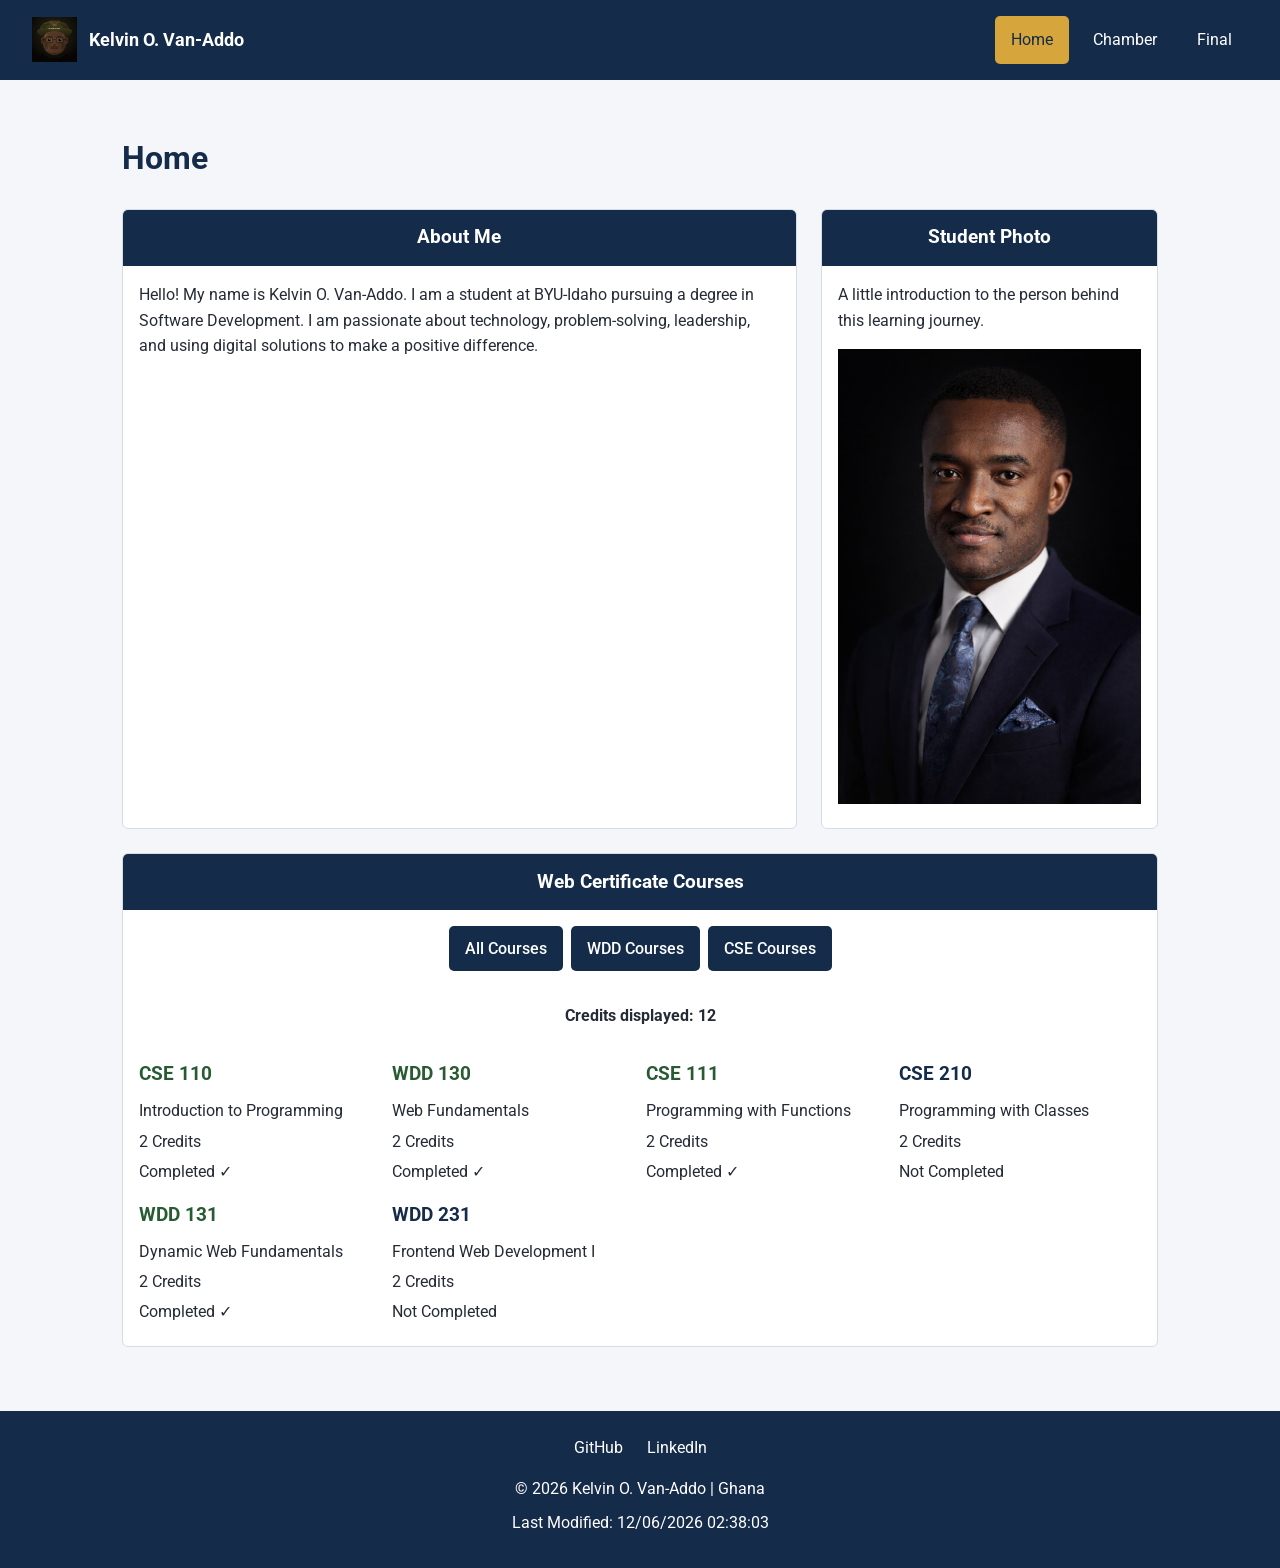
==== index.html @ ee0fd503 "Course Home Page build up 1" ====
<!DOCTYPE html>
<html lang="en">

<head>
    <meta charset="UTF-8">
    <meta name="viewport" content="width=device-width, initial-scale=1.0">

    <meta name="description" content="Kelvin O. Van-Addo's WDD 231 course home page at BYU-Idaho.">
    <meta name="author" content="Kelvin O. Van-Addo">

    <title>WDD 231 | Kelvin O. Van-Addo</title>

    <!-- Google Font -->
    <link rel="preconnect" href="https://fonts.googleapis.com">
    <link rel="preconnect" href="https://fonts.gstatic.com" crossorigin>
    <link href="https://fonts.googleapis.com/css2?family=Roboto:wght@400;500;700&display=swap" rel="stylesheet">

    <!-- CSS -->
    <link rel="stylesheet" href="styles/normalize.css">
    <link rel="stylesheet" href="styles/small.css">
    <link rel="stylesheet" href="styles/larger.css">

    <!-- JavaScript -->
    <script src="scripts/navigation.js" defer></script>
    <script src="scripts/date.js" defer></script>
    <script src="scripts/courses.js" defer></script>
</head>

<body>

    <header>
        <div class="site-brand">
            <img src="images/logo.svg" alt="Kelvin O. Van-Addo logo" width="50" height="50">
            <span>Kelvin O. Van-Addo</span>
        </div>

        <button
            id="menu-button"
            type="button"
            aria-label="Open navigation menu"
            aria-expanded="false"
            aria-controls="primary-nav">
            ☰
        </button>

        <nav id="primary-nav">
            <a href="index.html" class="active" aria-current="page">Home</a>
            <a href="#">Chamber</a>
            <a href="#">Final</a>
        </nav>
    </header>

    <main>
        <h1>Home</h1>

        <div class="home-grid">

            <section class="about-section">
                <h2>About Me</h2>
                <div class="section-content">
                    <p>
                        Hello! My name is Kelvin O. Van-Addo. I am a student
                        at BYU-Idaho pursuing a degree in Software Development.
                        I am passionate about technology, problem-solving,
                        leadership, and using digital solutions to make a
                        positive difference.
                    </p>
                </div>
            </section>

            <section class="photo-section">
                <h2>Student Photo</h2>
                <div class="section-content">
                    <p>
                        A little introduction to the person behind this
                        learning journey.
                    </p>
                    <img src="images/portrait.jpg" alt="Portrait of Kelvin O. Van-Addo" loading="lazy">
                </div>
            </section>

            <section class="certificate-section">
                <h2>Web Certificate Courses</h2>

                <div class="course-filters">
                    <button type="button" id="all-courses">All Courses</button>
                    <button type="button" id="wdd-courses">WDD Courses</button>
                    <button type="button" id="cse-courses">CSE Courses</button>
                </div>

                <p id="credit-count">Credits displayed: 0</p>

                <div id="course-container" class="course-grid">
                    <!-- JavaScript will display the courses here -->
                </div>
            </section>

        </div>
    </main>

    <footer>
        <div class="social-links">
            <a href="https://github.com/KOVan-Addo/wdd231" target="_blank" rel="noopener noreferrer">
                GitHub
            </a>
            <a href="https://www.linkedin.com/in/kelvin-o-van-addo-b3ab91188/" target="_blank" rel="noopener noreferrer">
                LinkedIn
            </a>
        </div>

        <p>
            &copy; <span id="currentyear"></span> Kelvin O. Van-Addo
            | Ghana
        </p>

        <p id="lastModified"></p>
    </footer>

</body>

</html>
---- styles/small.css ----
/* ==============================
   1. GENERAL PAGE STYLING
================================= */

* {
    box-sizing: border-box;
}

body {
    margin: 0;
    font-family: "Roboto", sans-serif;
    background-color: #f4f6f9;
    color: #252b36;
    line-height: 1.6;
}

img {
    max-width: 100%;
    height: auto;
}

a {
    color: inherit;
}


/* ==============================
   2. HEADER
================================= */

header {
    background-color: #142b4a;
    color: white;
    padding: 1rem;
}

.site-brand {
    display: flex;
    align-items: center;
    gap: 0.75rem;
    font-size: 1.1rem;
    font-weight: 700;
}

.site-brand img {
    width: 45px;
    height: 45px;
}

#menu-button {
    display: block;
    margin: 1rem 0 0 auto;
    padding: 0.4rem 0.8rem;
    border: 1px solid white;
    border-radius: 5px;
    background-color: transparent;
    color: white;
    font-size: 1.5rem;
    cursor: pointer;
}


/* ==============================
   3. NAVIGATION
================================= */

#primary-nav {
    display: none;
    flex-direction: column;
    margin-top: 1rem;
}

#primary-nav.open {
    display: flex;
}

#primary-nav a {
    display: block;
    padding: 0.8rem;
    color: white;
    text-decoration: none;
    text-align: center;
    border-top: 1px solid #52647b;
}

#primary-nav a:hover,
#primary-nav a.active {
    background-color: #d6a63c;
    color: #142b4a;
}


/* ==============================
   4. MAIN CONTENT
================================= */

main {
    max-width: 1100px;
    margin: 0 auto;
    padding: 1rem;
}

h1 {
    color: #142b4a;
    text-align: center;
    margin-bottom: 1.5rem;
}

h2 {
    margin: 0;
    padding: 0.8rem;
    background-color: #142b4a;
    color: white;
    font-size: 1.2rem;
    text-align: center;
}

.home-grid {
    display: grid;
    grid-template-columns: 1fr;
    gap: 1.2rem;
}

.about-section,
.photo-section,
.certificate-section {
    background-color: white;
    border: 1px solid #d5dce5;
    border-radius: 6px;
    overflow: hidden;
}

.section-content {
    padding: 1rem;
}

.section-content p {
    margin-top: 0;
}


/* ==============================
   5. COURSE FILTER BUTTONS
================================= */

.course-filters {
    display: flex;
    flex-wrap: wrap;
    justify-content: center;
    gap: 0.5rem;
    padding: 1rem;
}

.course-filters button {
    padding: 0.6rem 1rem;
    border: none;
    border-radius: 5px;
    background-color: #142b4a;
    color: white;
    font-weight: 500;
    cursor: pointer;
}

.course-filters button:hover {
    background-color: #d6a63c;
    color: #142b4a;
}

#credit-count {
    text-align: center;
    font-weight: 700;
}

.course-grid {
    display: grid;
    grid-template-columns: 1fr;
    gap: 0.7rem;
    padding: 1rem;
}

.course-card h3 {
    margin: 0 0 0.5rem;
    color: #142b4a;
}

.course-card p {
    margin: 0.3rem 0;
    font-weight: 400;
}

.course-card.completed h3 {
    color: #285b32;
}


/* ==============================
   6. FOOTER
================================= */

footer {
    margin-top: 2rem;
    padding: 1.5rem 1rem;
    background-color: #142b4a;
    color: white;
    text-align: center;
}

.social-links {
    display: flex;
    justify-content: center;
    gap: 1.5rem;
    margin-bottom: 1rem;
}

.social-links a {
    color: white;
    text-decoration: none;
}

.social-links a:hover {
    color: #d6a63c;
}

footer p {
    margin: 0.5rem 0;
}
---- styles/larger.css ----
/* Larger screen layout */

@media screen and (min-width: 38rem) {

    /* Header and navigation */
    header {
        display: flex;
        justify-content: space-between;
        align-items: center;
        padding: 1rem 2rem;
    }

    #menu-button {
        display: none;
    }

    #primary-nav {
        display: flex;
        flex-direction: row;
        margin-top: 0;
        gap: 0.5rem;
    }

    #primary-nav a {
        border-top: none;
        border-radius: 5px;
        padding: 0.7rem 1rem;
    }

    /* Main content */
    main {
        padding: 2rem;
    }

    .home-grid {
        grid-template-columns: 2fr 1fr;
        gap: 1.5rem;
    }

    .about-section {
        grid-column: 1 / 2;
    }

    .photo-section {
        grid-column: 2 / 3;
    }

    .certificate-section {
        grid-column: 1 / 3;
    }

    /* Course cards */
    .course-grid {
        grid-template-columns: repeat(3, 1fr);
    }

    h1 {
        text-align: left;
    }
}

@media screen and (min-width: 60rem) {
    .course-grid {
        grid-template-columns: repeat(4, 1fr);
    }
}
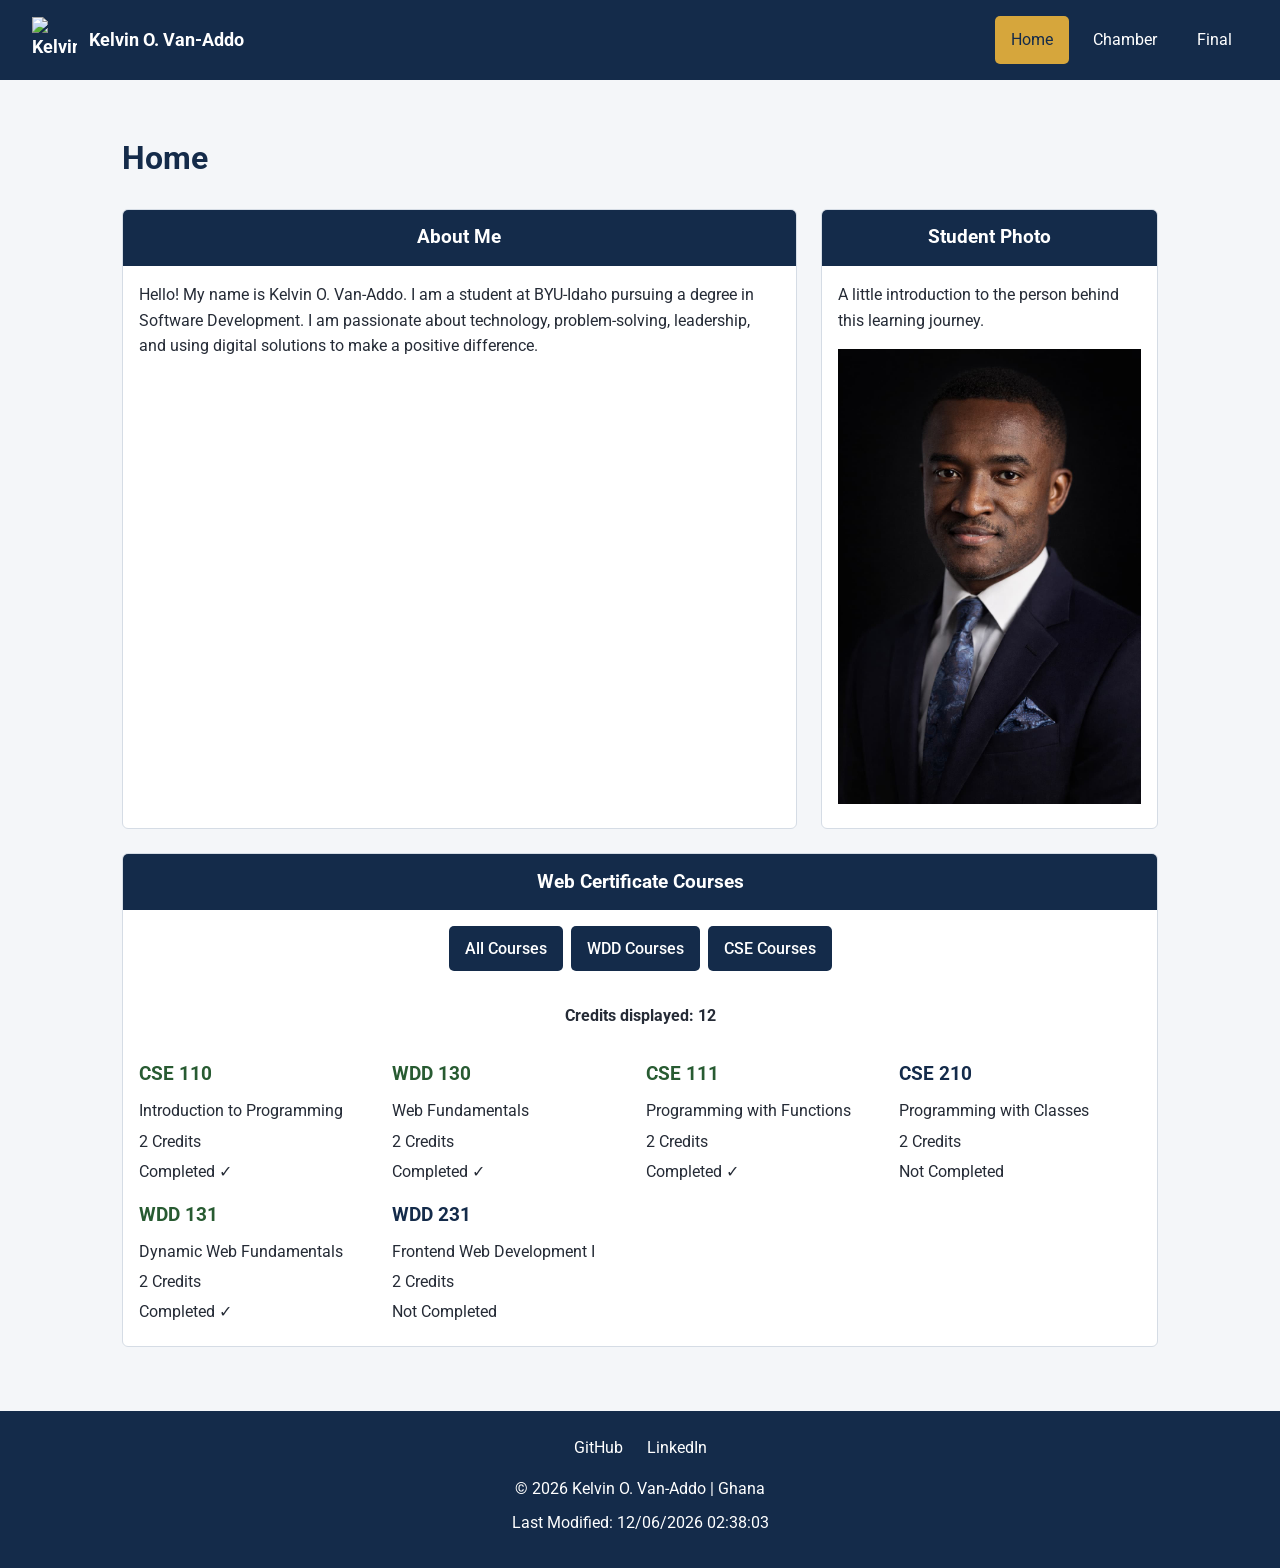
==== commit dc23ef0c: "logo updated" ====
--- a/index.html
+++ b/index.html
@@ -30,7 +30,7 @@
 
     <header>
         <div class="site-brand">
-            <img src="images/logo.svg" alt="Kelvin O. Van-Addo logo" width="50" height="50">
+            <img src="images/Kelvin_logo.svg" alt="Kelvin O. Van-Addo logo" width="50" height="50">
             <span>Kelvin O. Van-Addo</span>
         </div>
 
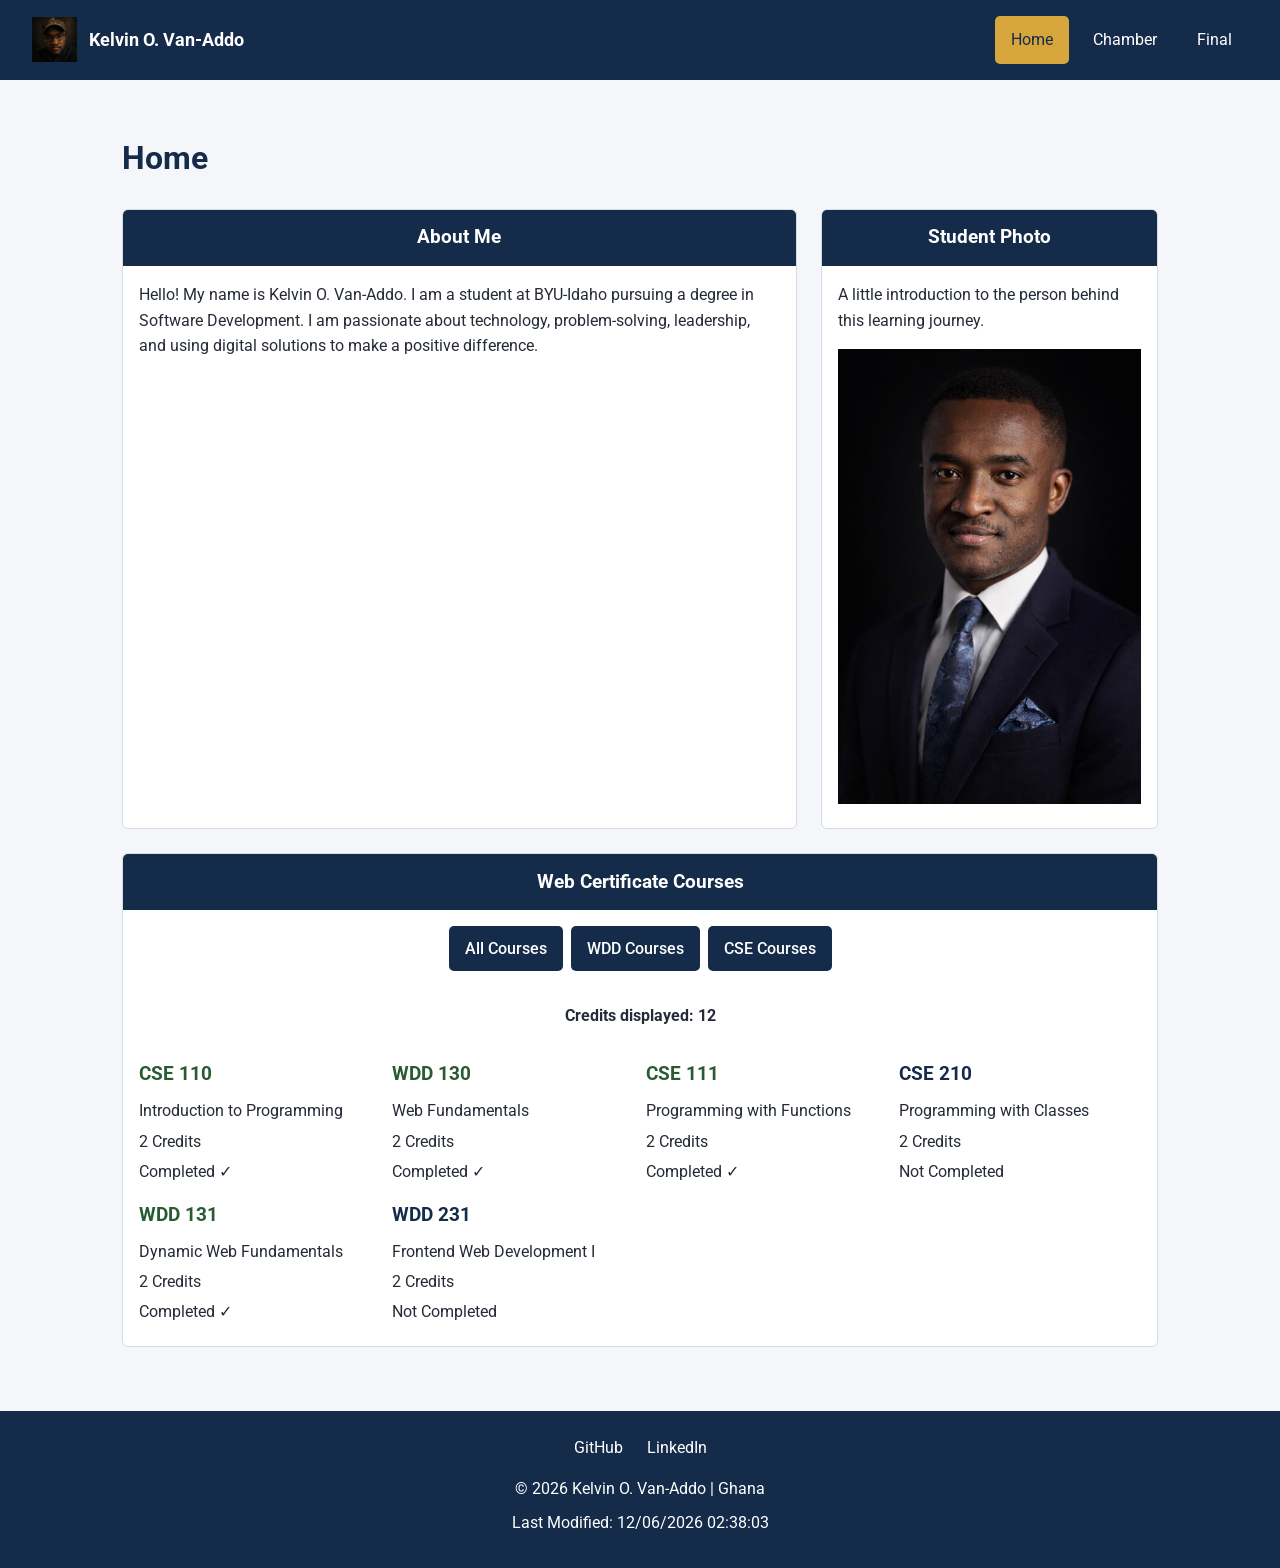
==== commit ec481336: "logo svg format issue updated" ====
--- a/index.html
+++ b/index.html
@@ -30,7 +30,7 @@
 
     <header>
         <div class="site-brand">
-            <img src="images/Kelvin_logo.svg" alt="Kelvin O. Van-Addo logo" width="50" height="50">
+            <img src="images/logo.svg" alt="Kelvin O. Van-Addo logo" width="50" height="50">
             <span>Kelvin O. Van-Addo</span>
         </div>
 
